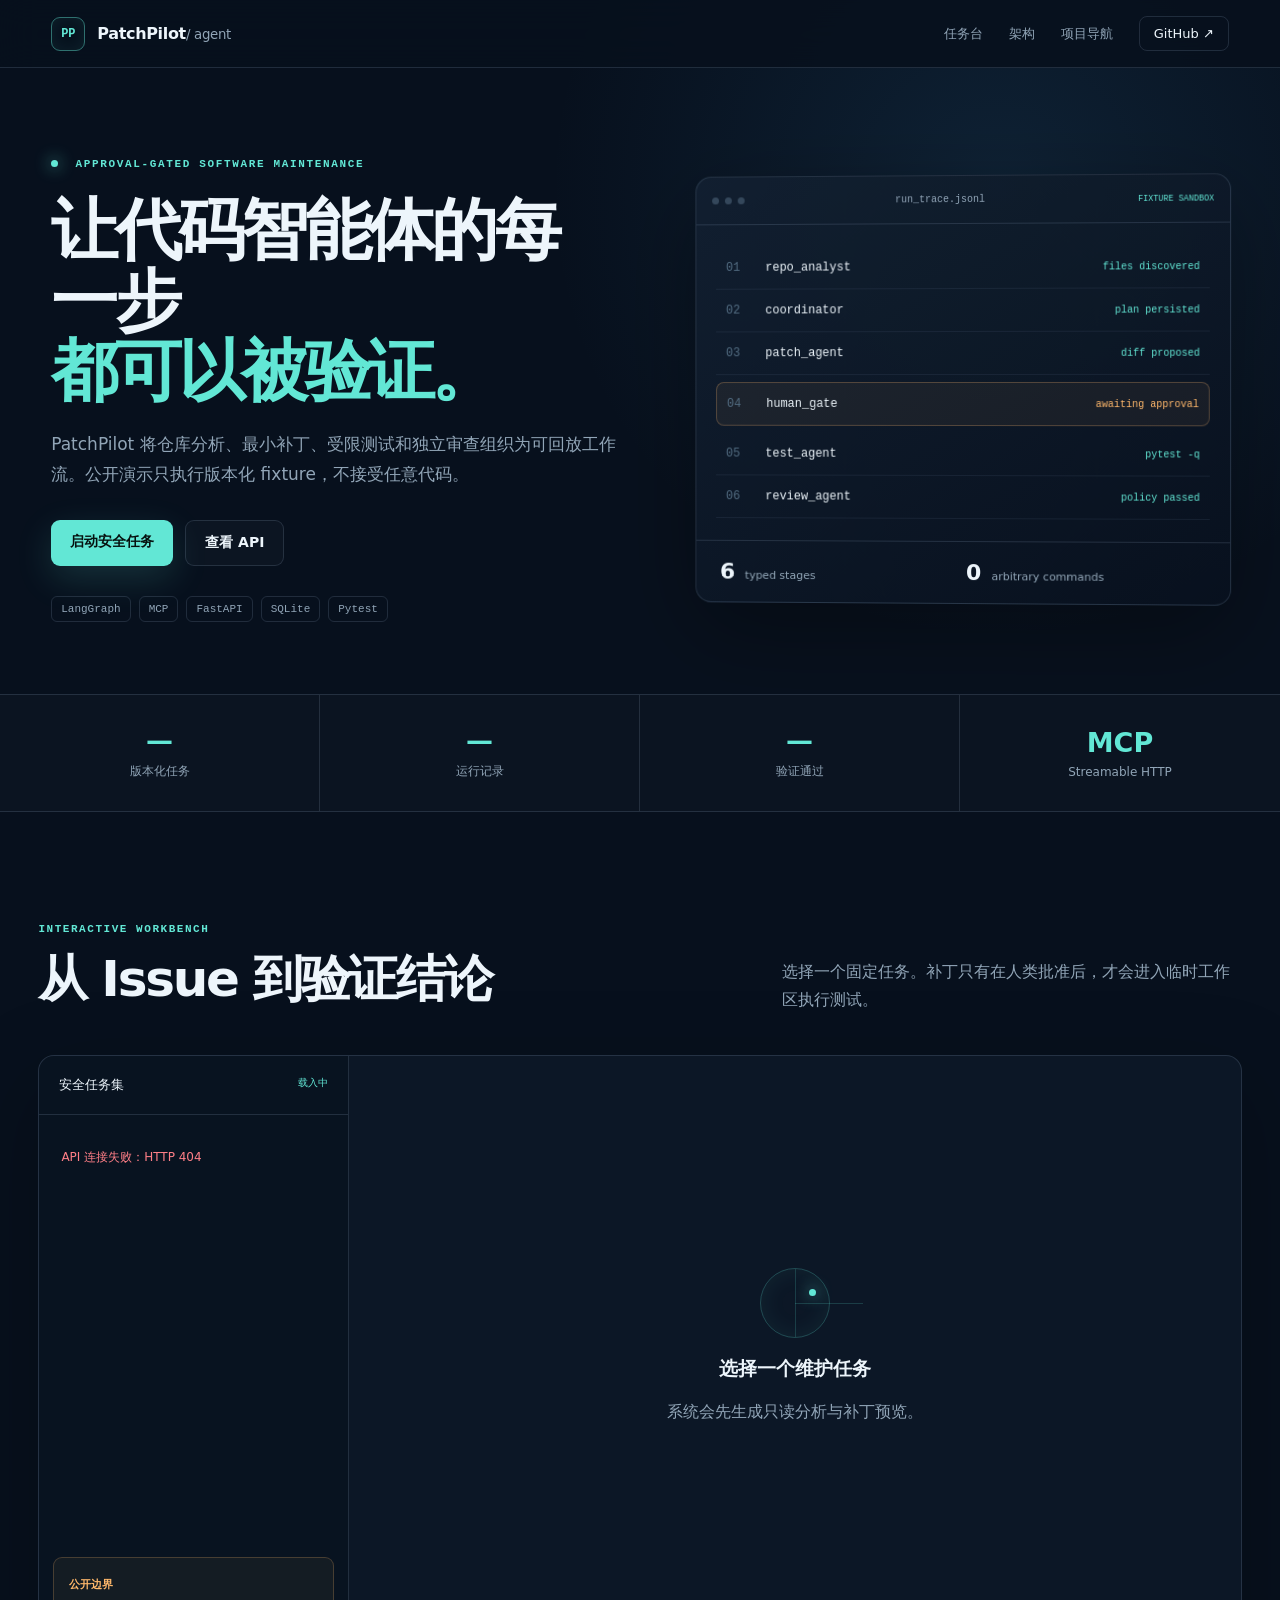
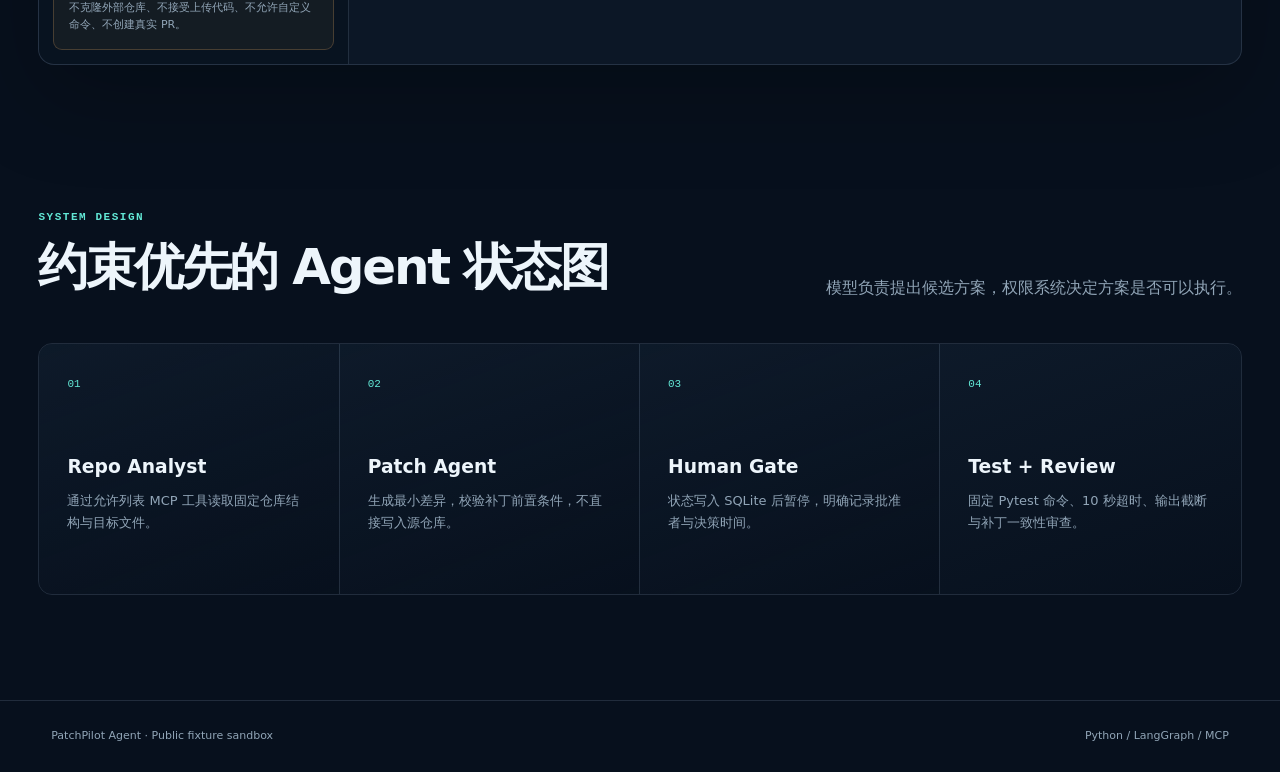
==== patchpilot-agent/frontend/index.html @ 4d6136e9 "Add PatchPilot and unified Agent portfolio" ====
<!doctype html>
<html lang="zh-CN">
  <head>
    <meta charset="utf-8" />
    <meta name="viewport" content="width=device-width, initial-scale=1" />
    <meta name="theme-color" content="#08111f" />
    <meta name="description" content="PatchPilot：可审计、可审批、可恢复的软件维护智能体。" />
    <title>PatchPilot｜软件维护智能体</title>
    <link rel="icon" href="./favicon.svg" type="image/svg+xml" />
    <link rel="stylesheet" href="./styles.css" />
    <script src="./config.js"></script>
    <script src="./app.js" defer></script>
  </head>
  <body>
    <header class="topbar">
      <a class="brand" href="#top"><span class="brand-icon">PP</span><span>PatchPilot<small>/ agent</small></span></a>
      <nav>
        <a href="#workbench">任务台</a>
        <a href="#architecture">架构</a>
        <a data-link="portfolio" hidden>项目导航</a>
        <a class="source" data-link="repository" hidden>GitHub ↗</a>
      </nav>
    </header>

    <main id="top">
      <section class="hero">
        <div class="hero-copy">
          <div class="eyebrow"><i></i> APPROVAL-GATED SOFTWARE MAINTENANCE</div>
          <h1>让代码智能体的每一步<br /><em>都可以被验证。</em></h1>
          <p>PatchPilot 将仓库分析、最小补丁、受限测试和独立审查组织为可回放工作流。公开演示只执行版本化 fixture，不接受任意代码。</p>
          <div class="hero-actions">
            <a class="button primary" href="#workbench">启动安全任务</a>
            <a class="button secondary" href="/docs">查看 API</a>
          </div>
          <div class="tech-row"><span>LangGraph</span><span>MCP</span><span>FastAPI</span><span>SQLite</span><span>Pytest</span></div>
        </div>
        <div class="terminal-card">
          <div class="terminal-head"><span><i></i><i></i><i></i></span><b>run_trace.jsonl</b><small>FIXTURE SANDBOX</small></div>
          <div class="terminal-body">
            <p><span>01</span><b>repo_analyst</b><em>files discovered</em></p>
            <p><span>02</span><b>coordinator</b><em>plan persisted</em></p>
            <p><span>03</span><b>patch_agent</b><em>diff proposed</em></p>
            <p class="pause"><span>04</span><b>human_gate</b><em>awaiting approval</em></p>
            <p><span>05</span><b>test_agent</b><em>pytest -q</em></p>
            <p><span>06</span><b>review_agent</b><em>policy passed</em></p>
          </div>
          <div class="terminal-foot"><strong>6</strong><span>typed stages</span><strong>0</strong><span>arbitrary commands</span></div>
        </div>
      </section>

      <section class="metrics" id="metrics">
        <article><strong id="metric-scenarios">—</strong><span>版本化任务</span></article>
        <article><strong id="metric-runs">—</strong><span>运行记录</span></article>
        <article><strong id="metric-completed">—</strong><span>验证通过</span></article>
        <article><strong>MCP</strong><span>Streamable HTTP</span></article>
      </section>

      <section class="workbench-section" id="workbench">
        <div class="section-title"><div><small>INTERACTIVE WORKBENCH</small><h2>从 Issue 到验证结论</h2></div><p>选择一个固定任务。补丁只有在人类批准后，才会进入临时工作区执行测试。</p></div>
        <div class="workbench">
          <aside>
            <div class="aside-head"><span>安全任务集</span><small id="scenario-count">载入中</small></div>
            <div id="scenario-list" class="scenario-list"></div>
            <div class="boundary"><b>公开边界</b><p>不克隆外部仓库、不接受上传代码、不允许自定义命令、不创建真实 PR。</p></div>
          </aside>
          <section class="run-panel">
            <div id="empty-state" class="empty-state"><div class="radar"><i></i></div><h3>选择一个维护任务</h3><p>系统会先生成只读分析与补丁预览。</p></div>
            <div id="task-view" hidden>
              <div class="task-head"><div><small id="task-repo"></small><h3 id="task-title"></h3><p id="task-issue"></p></div><button id="start-run" class="run-button">生成维护方案</button></div>
              <div class="acceptance"><b>验收条件</b><ul id="acceptance-list"></ul></div>
              <div id="run-content" hidden>
                <div class="status-row"><span id="run-id"></span><b id="run-status"></b></div>
                <div class="trace-grid">
                  <div><h4>执行轨迹</h4><div id="trace-list" class="trace-list"></div></div>
                  <div><h4>Unified Diff</h4><pre id="diff-view"></pre></div>
                </div>
                <div id="approval-bar" class="approval-bar" hidden><div><b>需要人工审批</b><span>批准后只在临时 fixture 副本中运行固定测试。</span></div><button id="reject-run">拒绝</button><button id="approve-run" class="approve">批准并测试</button></div>
                <div id="test-result" class="test-result" hidden><div><b id="test-label"></b><span id="test-meta"></span></div><pre id="test-output"></pre></div>
              </div>
            </div>
          </section>
        </div>
      </section>

      <section class="architecture" id="architecture">
        <div class="section-title"><div><small>SYSTEM DESIGN</small><h2>约束优先的 Agent 状态图</h2></div><p>模型负责提出候选方案，权限系统决定方案是否可以执行。</p></div>
        <div class="architecture-grid">
          <article><span>01</span><h3>Repo Analyst</h3><p>通过允许列表 MCP 工具读取固定仓库结构与目标文件。</p></article>
          <article><span>02</span><h3>Patch Agent</h3><p>生成最小差异，校验补丁前置条件，不直接写入源仓库。</p></article>
          <article><span>03</span><h3>Human Gate</h3><p>状态写入 SQLite 后暂停，明确记录批准者与决策时间。</p></article>
          <article><span>04</span><h3>Test + Review</h3><p>固定 Pytest 命令、10 秒超时、输出截断与补丁一致性审查。</p></article>
        </div>
      </section>
    </main>

    <footer><span>PatchPilot Agent · Public fixture sandbox</span><span>Python / LangGraph / MCP</span></footer>
  </body>
</html>
---- patchpilot-agent/frontend/styles.css ----
:root {
  --bg: #07101d;
  --panel: #0c1726;
  --panel-2: #111f30;
  --line: rgba(166, 194, 220, .16);
  --text: #edf5fb;
  --muted: #91a5b7;
  --cyan: #62e7d5;
  --blue: #7aa8ff;
  --orange: #ffb86b;
  --red: #ff7f87;
  font-family: Inter, ui-sans-serif, system-ui, -apple-system, "Segoe UI", sans-serif;
  color: var(--text);
  background: var(--bg);
}

* { box-sizing: border-box; }
html { scroll-behavior: smooth; }
body { margin: 0; min-width: 320px; background: radial-gradient(circle at 78% 8%, rgba(46, 111, 157, .18), transparent 28rem), var(--bg); }
a { color: inherit; text-decoration: none; }
button { font: inherit; }

.topbar { position: sticky; top: 0; z-index: 20; min-height: 68px; display: flex; align-items: center; justify-content: space-between; padding: 0 max(4vw, 24px); border-bottom: 1px solid var(--line); background: rgba(7, 16, 29, .88); backdrop-filter: blur(18px); }
.brand { display: flex; align-items: center; gap: 12px; font-weight: 750; letter-spacing: -.02em; }
.brand small { color: var(--muted); font-weight: 500; }
.brand-icon { display: grid; place-items: center; width: 34px; height: 34px; border: 1px solid rgba(98, 231, 213, .45); border-radius: 9px; color: var(--cyan); font: 700 12px ui-monospace, monospace; box-shadow: inset 0 0 18px rgba(98, 231, 213, .09); }
nav { display: flex; align-items: center; gap: 26px; font-size: 13px; color: var(--muted); }
nav a:hover { color: var(--text); }
nav .source { padding: 9px 14px; color: var(--text); border: 1px solid var(--line); border-radius: 8px; }

main { overflow: hidden; }
.hero { width: min(1180px, 92vw); min-height: 620px; margin: 0 auto; display: grid; grid-template-columns: 1.03fr .97fr; gap: 72px; align-items: center; padding: 90px 0 72px; }
.eyebrow { color: var(--cyan); font: 650 11px ui-monospace, monospace; letter-spacing: .15em; }
.eyebrow i { display: inline-block; width: 7px; height: 7px; margin-right: 9px; border-radius: 50%; background: var(--cyan); box-shadow: 0 0 16px var(--cyan); }
h1 { max-width: 720px; margin: 25px 0 22px; font-size: clamp(44px, 5.2vw, 72px); line-height: 1.06; letter-spacing: -.055em; }
h1 em { color: var(--cyan); font-style: normal; font-weight: 650; }
.hero-copy > p { max-width: 620px; color: var(--muted); font-size: 17px; line-height: 1.8; }
.hero-actions { display: flex; gap: 12px; margin: 30px 0; }
.button { padding: 13px 19px; border-radius: 9px; font-weight: 700; font-size: 14px; }
.primary { background: var(--cyan); color: #06110f; box-shadow: 0 12px 36px rgba(98, 231, 213, .16); }
.secondary { border: 1px solid var(--line); background: rgba(255,255,255,.025); }
.tech-row { display: flex; flex-wrap: wrap; gap: 8px; }
.tech-row span { padding: 6px 9px; border: 1px solid var(--line); border-radius: 6px; color: var(--muted); font: 11px ui-monospace, monospace; }

.terminal-card { border: 1px solid var(--line); border-radius: 16px; background: linear-gradient(150deg, rgba(17, 31, 48, .96), rgba(7, 16, 29, .96)); box-shadow: 0 28px 90px rgba(0,0,0,.35); overflow: hidden; transform: perspective(1100px) rotateY(-2deg); }
.terminal-head { height: 48px; display: flex; align-items: center; justify-content: space-between; padding: 0 16px; border-bottom: 1px solid var(--line); color: var(--muted); font: 10px ui-monospace, monospace; }
.terminal-head > span { display: flex; gap: 6px; }
.terminal-head i { width: 7px; height: 7px; border-radius: 50%; background: #34475b; }
.terminal-head b { font-weight: 500; }
.terminal-head small { color: var(--cyan); }
.terminal-body { padding: 22px 20px; }
.terminal-body p { display: grid; grid-template-columns: 28px 1fr auto; gap: 12px; align-items: center; margin: 0; padding: 14px 10px; border-bottom: 1px solid rgba(166,194,220,.08); font: 12px ui-monospace, monospace; }
.terminal-body p span { color: #526c82; }
.terminal-body p b { font-weight: 500; }
.terminal-body p em { color: var(--cyan); font-style: normal; font-size: 10px; }
.terminal-body p.pause { margin: 7px 0; border: 1px solid rgba(255,184,107,.25); border-radius: 8px; background: rgba(255,184,107,.06); }
.terminal-body p.pause em { color: var(--orange); }
.terminal-foot { display: grid; grid-template-columns: auto 1fr auto 1fr; gap: 10px; align-items: baseline; padding: 18px 24px; border-top: 1px solid var(--line); color: var(--muted); font-size: 11px; }
.terminal-foot strong { color: var(--text); font-size: 22px; }

.metrics { display: grid; grid-template-columns: repeat(4, 1fr); border-block: 1px solid var(--line); background: rgba(255,255,255,.015); }
.metrics article { min-height: 116px; display: flex; flex-direction: column; justify-content: center; align-items: center; border-right: 1px solid var(--line); }
.metrics article:last-child { border: 0; }
.metrics strong { font-size: 27px; color: var(--cyan); }
.metrics span { margin-top: 7px; color: var(--muted); font-size: 12px; }

.workbench-section, .architecture { width: min(1240px, 94vw); margin: 0 auto; padding: 105px 0; }
.section-title { display: flex; justify-content: space-between; align-items: end; gap: 40px; margin-bottom: 42px; }
.section-title small { color: var(--cyan); font: 650 11px ui-monospace, monospace; letter-spacing: .14em; }
.section-title h2 { margin: 10px 0 0; font-size: clamp(32px, 4vw, 50px); letter-spacing: -.045em; }
.section-title > p { max-width: 460px; margin: 0; color: var(--muted); line-height: 1.7; }

.workbench { min-height: 610px; display: grid; grid-template-columns: 310px 1fr; border: 1px solid var(--line); border-radius: 16px; background: var(--panel); overflow: hidden; box-shadow: 0 30px 90px rgba(0,0,0,.25); }
.workbench aside { display: flex; flex-direction: column; border-right: 1px solid var(--line); background: rgba(3, 10, 18, .3); }
.aside-head { display: flex; justify-content: space-between; padding: 20px; border-bottom: 1px solid var(--line); font-size: 13px; }
.aside-head small { color: var(--cyan); font: 10px ui-monospace, monospace; }
.scenario-list { padding: 10px; }
.scenario { width: 100%; display: grid; grid-template-columns: 30px 1fr 12px; gap: 8px; align-items: center; padding: 15px 12px; color: var(--muted); border: 1px solid transparent; border-radius: 9px; background: transparent; text-align: left; cursor: pointer; }
.scenario:hover, .scenario.active { color: var(--text); border-color: var(--line); background: var(--panel-2); }
.scenario > span { color: #526c82; font: 11px ui-monospace, monospace; }
.scenario b, .scenario small { display: block; }
.scenario b { margin-bottom: 5px; font-size: 13px; }
.scenario small { color: var(--muted); font: 9px ui-monospace, monospace; }
.scenario i { color: var(--cyan); font-style: normal; }
.boundary { margin: auto 14px 14px; padding: 15px; border: 1px solid rgba(255,184,107,.22); border-radius: 9px; background: rgba(255,184,107,.05); }
.boundary b { color: var(--orange); font-size: 11px; }
.boundary p { margin: 7px 0 0; color: var(--muted); font-size: 11px; line-height: 1.6; }
.run-panel { min-width: 0; padding: 28px; }
.empty-state { min-height: 540px; display: grid; place-content: center; justify-items: center; text-align: center; color: var(--muted); }
.empty-state h3 { margin: 18px 0 4px; color: var(--text); }
.radar { position: relative; width: 70px; height: 70px; border: 1px solid rgba(98,231,213,.25); border-radius: 50%; box-shadow: inset 0 0 25px rgba(98,231,213,.07); }
.radar::before, .radar::after { content: ""; position: absolute; background: rgba(98,231,213,.18); }
.radar::before { width: 1px; height: 100%; left: 50%; }
.radar::after { height: 1px; width: 100%; top: 50%; }
.radar i { position: absolute; width: 7px; height: 7px; left: 48px; top: 20px; border-radius: 50%; background: var(--cyan); box-shadow: 0 0 15px var(--cyan); }
.task-head { display: flex; justify-content: space-between; gap: 24px; padding-bottom: 22px; border-bottom: 1px solid var(--line); }
.task-head small { color: var(--cyan); font: 10px ui-monospace, monospace; }
.task-head h3 { margin: 8px 0; font-size: 24px; }
.task-head p { max-width: 660px; margin: 0; color: var(--muted); line-height: 1.6; font-size: 13px; }
.run-button { flex: 0 0 auto; align-self: start; padding: 11px 15px; border: 0; border-radius: 8px; background: var(--cyan); color: #071411; font-weight: 750; cursor: pointer; }
.run-button:disabled { opacity: .55; cursor: wait; }
.acceptance { padding: 17px 0; font-size: 12px; }
.acceptance b { color: var(--muted); }
.acceptance ul { display: flex; flex-wrap: wrap; gap: 8px; padding: 0; margin: 10px 0 0; list-style: none; }
.acceptance li { padding: 6px 9px; border-radius: 6px; background: rgba(122,168,255,.08); color: #b9cdf3; }
.status-row { display: flex; justify-content: space-between; align-items: center; padding: 10px 0; font: 10px ui-monospace, monospace; color: var(--muted); }
.status-row b { padding: 6px 9px; border-radius: 20px; background: rgba(255,184,107,.1); color: var(--orange); }
.status-row b[data-status="completed"] { background: rgba(98,231,213,.1); color: var(--cyan); }
.trace-grid { display: grid; grid-template-columns: .85fr 1.15fr; gap: 14px; }
.trace-grid > div { min-width: 0; padding: 15px; border: 1px solid var(--line); border-radius: 10px; background: rgba(3,10,18,.3); }
.trace-grid h4 { margin: 0 0 13px; color: var(--muted); font-size: 11px; }
.trace-list { display: grid; gap: 8px; }
.trace-item { display: grid; grid-template-columns: 25px 1fr; gap: 8px; }
.trace-item > span { color: #526c82; font: 10px ui-monospace, monospace; }
.trace-item b { font-size: 11px; }
.trace-item p { margin: 3px 0; color: var(--muted); font-size: 10px; line-height: 1.4; }
.trace-item small { color: #526c82; font: 9px ui-monospace, monospace; }
pre { overflow: auto; margin: 0; color: #b8d9cf; white-space: pre; font: 10px/1.55 ui-monospace, SFMono-Regular, Consolas, monospace; }
#diff-view { min-height: 230px; max-height: 330px; }
.approval-bar { display: flex; align-items: center; gap: 9px; margin-top: 14px; padding: 13px; border: 1px solid rgba(255,184,107,.25); border-radius: 9px; background: rgba(255,184,107,.05); }
.approval-bar div { margin-right: auto; }
.approval-bar b, .approval-bar span { display: block; }
.approval-bar b { color: var(--orange); font-size: 12px; }
.approval-bar span { margin-top: 3px; color: var(--muted); font-size: 10px; }
.approval-bar button { padding: 8px 12px; border: 1px solid var(--line); border-radius: 7px; background: transparent; color: var(--text); cursor: pointer; }
.approval-bar .approve { border-color: transparent; background: var(--cyan); color: #071411; font-weight: 700; }
.test-result { margin-top: 14px; border: 1px solid var(--line); border-radius: 9px; overflow: hidden; }
.test-result > div { display: flex; justify-content: space-between; padding: 11px 13px; border-bottom: 1px solid var(--line); font-size: 11px; }
.test-result .passed { color: var(--cyan); }
.test-result .failed { color: var(--red); }
.test-result pre { max-height: 140px; padding: 13px; background: rgba(3,10,18,.35); }
.load-error { padding: 12px; color: var(--red); font-size: 12px; }

.architecture { padding-top: 35px; }
.architecture-grid { display: grid; grid-template-columns: repeat(4, 1fr); border: 1px solid var(--line); border-radius: 14px; overflow: hidden; }
.architecture-grid article { min-height: 250px; padding: 28px; border-right: 1px solid var(--line); background: linear-gradient(160deg, rgba(17,31,48,.65), rgba(7,16,29,.4)); }
.architecture-grid article:last-child { border: 0; }
.architecture-grid span { color: var(--cyan); font: 11px ui-monospace, monospace; }
.architecture-grid h3 { margin: 65px 0 10px; }
.architecture-grid p { color: var(--muted); font-size: 13px; line-height: 1.7; }
footer { display: flex; justify-content: space-between; padding: 28px max(4vw, 24px); border-top: 1px solid var(--line); color: var(--muted); font-size: 11px; }

@media (max-width: 900px) {
  nav a:not(.source):not([data-link="portfolio"]) { display: none; }
  .hero { grid-template-columns: 1fr; padding-top: 64px; }
  .terminal-card { transform: none; }
  .metrics { grid-template-columns: repeat(2, 1fr); }
  .metrics article:nth-child(2) { border-right: 0; }
  .workbench { grid-template-columns: 1fr; }
  .workbench aside { border-right: 0; border-bottom: 1px solid var(--line); }
  .boundary { margin-top: 10px; }
  .trace-grid { grid-template-columns: 1fr; }
  .architecture-grid { grid-template-columns: repeat(2, 1fr); }
  .architecture-grid article:nth-child(2) { border-right: 0; }
  .section-title { align-items: start; flex-direction: column; }
}

@media (max-width: 560px) {
  .topbar { padding-inline: 16px; }
  .hero { width: 90vw; gap: 45px; padding-top: 52px; }
  h1 { font-size: 42px; }
  .hero-actions { flex-direction: column; }
  .metrics { grid-template-columns: 1fr 1fr; }
  .workbench-section, .architecture { width: 92vw; padding-block: 70px; }
  .run-panel { padding: 17px; }
  .task-head { flex-direction: column; }
  .run-button { width: 100%; }
  .approval-bar { align-items: stretch; flex-wrap: wrap; }
  .approval-bar div { width: 100%; }
  .approval-bar button { flex: 1; }
  .architecture-grid { grid-template-columns: 1fr; }
  .architecture-grid article { min-height: 200px; border-right: 0; border-bottom: 1px solid var(--line); }
  .architecture-grid h3 { margin-top: 35px; }
  footer { gap: 10px; flex-direction: column; }
}
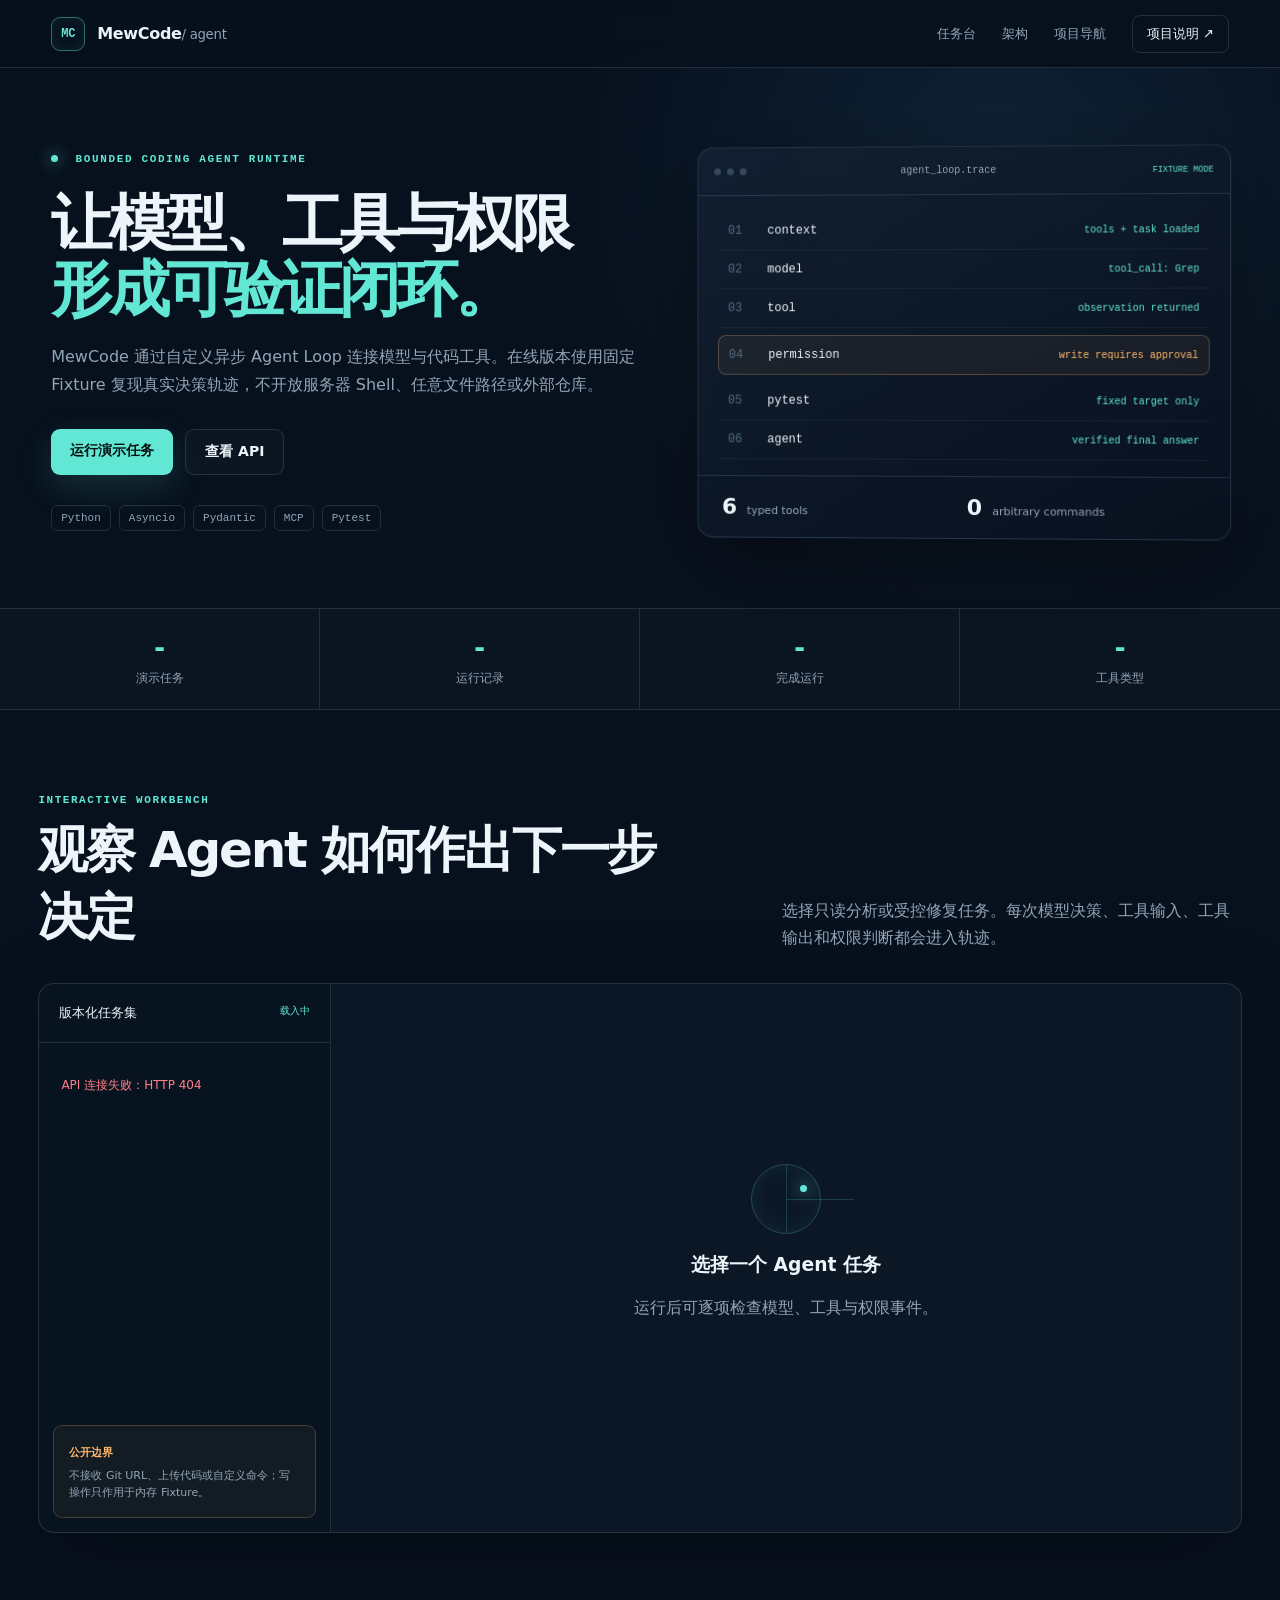
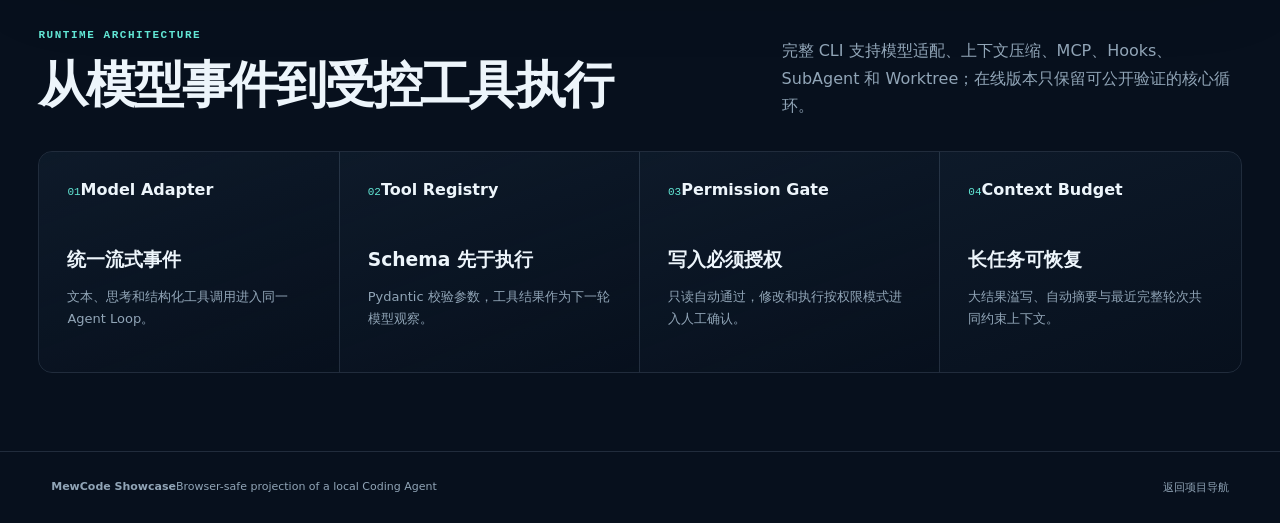
==== commit 425e369b: "Replace PatchPilot with MewCode showcase" ====
--- a/patchpilot-agent/frontend/index.html
+++ b/patchpilot-agent/frontend/index.html
@@ -4,78 +4,78 @@
     <meta charset="utf-8" />
     <meta name="viewport" content="width=device-width, initial-scale=1" />
     <meta name="theme-color" content="#08111f" />
-    <meta name="description" content="PatchPilot：可审计、可审批、可恢复的软件维护智能体。" />
-    <title>PatchPilot｜软件维护智能体</title>
+    <meta name="description" content="MewCode：可扩展、可审计的终端编程智能体在线演示。" />
+    <title>MewCode | Coding Agent</title>
     <link rel="icon" href="./favicon.svg" type="image/svg+xml" />
-    <link rel="stylesheet" href="./styles.css" />
+    <link rel="stylesheet" href="./styles.css?v=5" />
     <script src="./config.js"></script>
     <script src="./app.js" defer></script>
   </head>
   <body>
     <header class="topbar">
-      <a class="brand" href="#top"><span class="brand-icon">PP</span><span>PatchPilot<small>/ agent</small></span></a>
+      <a class="brand" href="#top"><span class="brand-icon">MC</span><span>MewCode<small>/ agent</small></span></a>
       <nav>
         <a href="#workbench">任务台</a>
         <a href="#architecture">架构</a>
         <a data-link="portfolio" hidden>项目导航</a>
-        <a class="source" data-link="repository" hidden>GitHub ↗</a>
+        <a class="source" data-link="repository" hidden>项目说明 ↗</a>
       </nav>
     </header>
 
     <main id="top">
       <section class="hero">
         <div class="hero-copy">
-          <div class="eyebrow"><i></i> APPROVAL-GATED SOFTWARE MAINTENANCE</div>
-          <h1>让代码智能体的每一步<br /><em>都可以被验证。</em></h1>
-          <p>PatchPilot 将仓库分析、最小补丁、受限测试和独立审查组织为可回放工作流。公开演示只执行版本化 fixture，不接受任意代码。</p>
+          <div class="eyebrow"><i></i> BOUNDED CODING AGENT RUNTIME</div>
+          <h1>让模型、工具与权限<br /><em>形成可验证闭环。</em></h1>
+          <p>MewCode 通过自定义异步 Agent Loop 连接模型与代码工具。在线版本使用固定 Fixture 复现真实决策轨迹，不开放服务器 Shell、任意文件路径或外部仓库。</p>
           <div class="hero-actions">
-            <a class="button primary" href="#workbench">启动安全任务</a>
+            <a class="button primary" href="#workbench">运行演示任务</a>
             <a class="button secondary" href="/docs">查看 API</a>
           </div>
-          <div class="tech-row"><span>LangGraph</span><span>MCP</span><span>FastAPI</span><span>SQLite</span><span>Pytest</span></div>
+          <div class="tech-row"><span>Python</span><span>Asyncio</span><span>Pydantic</span><span>MCP</span><span>Pytest</span></div>
         </div>
         <div class="terminal-card">
-          <div class="terminal-head"><span><i></i><i></i><i></i></span><b>run_trace.jsonl</b><small>FIXTURE SANDBOX</small></div>
+          <div class="terminal-head"><span><i></i><i></i><i></i></span><b>agent_loop.trace</b><small>FIXTURE MODE</small></div>
           <div class="terminal-body">
-            <p><span>01</span><b>repo_analyst</b><em>files discovered</em></p>
-            <p><span>02</span><b>coordinator</b><em>plan persisted</em></p>
-            <p><span>03</span><b>patch_agent</b><em>diff proposed</em></p>
-            <p class="pause"><span>04</span><b>human_gate</b><em>awaiting approval</em></p>
-            <p><span>05</span><b>test_agent</b><em>pytest -q</em></p>
-            <p><span>06</span><b>review_agent</b><em>policy passed</em></p>
+            <p><span>01</span><b>context</b><em>tools + task loaded</em></p>
+            <p><span>02</span><b>model</b><em>tool_call: Grep</em></p>
+            <p><span>03</span><b>tool</b><em>observation returned</em></p>
+            <p class="pause"><span>04</span><b>permission</b><em>write requires approval</em></p>
+            <p><span>05</span><b>pytest</b><em>fixed target only</em></p>
+            <p><span>06</span><b>agent</b><em>verified final answer</em></p>
           </div>
-          <div class="terminal-foot"><strong>6</strong><span>typed stages</span><strong>0</strong><span>arbitrary commands</span></div>
+          <div class="terminal-foot"><strong>6</strong><span>typed tools</span><strong>0</strong><span>arbitrary commands</span></div>
         </div>
       </section>
 
-      <section class="metrics" id="metrics">
-        <article><strong id="metric-scenarios">—</strong><span>版本化任务</span></article>
-        <article><strong id="metric-runs">—</strong><span>运行记录</span></article>
-        <article><strong id="metric-completed">—</strong><span>验证通过</span></article>
-        <article><strong>MCP</strong><span>Streamable HTTP</span></article>
+      <section class="metrics">
+        <article><strong id="metric-scenarios">-</strong><span>演示任务</span></article>
+        <article><strong id="metric-runs">-</strong><span>运行记录</span></article>
+        <article><strong id="metric-completed">-</strong><span>完成运行</span></article>
+        <article><strong id="metric-tools">-</strong><span>工具类型</span></article>
       </section>
 
       <section class="workbench-section" id="workbench">
-        <div class="section-title"><div><small>INTERACTIVE WORKBENCH</small><h2>从 Issue 到验证结论</h2></div><p>选择一个固定任务。补丁只有在人类批准后，才会进入临时工作区执行测试。</p></div>
+        <div class="section-title"><div><small>INTERACTIVE WORKBENCH</small><h2>观察 Agent 如何作出下一步决定</h2></div><p>选择只读分析或受控修复任务。每次模型决策、工具输入、工具输出和权限判断都会进入轨迹。</p></div>
         <div class="workbench">
           <aside>
-            <div class="aside-head"><span>安全任务集</span><small id="scenario-count">载入中</small></div>
+            <div class="aside-head"><span>版本化任务集</span><small id="scenario-count">载入中</small></div>
             <div id="scenario-list" class="scenario-list"></div>
-            <div class="boundary"><b>公开边界</b><p>不克隆外部仓库、不接受上传代码、不允许自定义命令、不创建真实 PR。</p></div>
+            <div class="boundary"><b>公开边界</b><p>不接收 Git URL、上传代码或自定义命令；写操作只作用于内存 Fixture。</p></div>
           </aside>
           <section class="run-panel">
-            <div id="empty-state" class="empty-state"><div class="radar"><i></i></div><h3>选择一个维护任务</h3><p>系统会先生成只读分析与补丁预览。</p></div>
+            <div id="empty-state" class="empty-state"><div class="radar"><i></i></div><h3>选择一个 Agent 任务</h3><p>运行后可逐项检查模型、工具与权限事件。</p></div>
             <div id="task-view" hidden>
-              <div class="task-head"><div><small id="task-repo"></small><h3 id="task-title"></h3><p id="task-issue"></p></div><button id="start-run" class="run-button">生成维护方案</button></div>
-              <div class="acceptance"><b>验收条件</b><ul id="acceptance-list"></ul></div>
+              <div class="task-head"><div><small id="task-mode"></small><h3 id="task-title"></h3><p id="task-prompt"></p></div><button id="start-run" class="run-button">启动 Agent Loop</button></div>
+              <div class="acceptance"><b>演示目标</b><p id="task-goal"></p><div id="tool-list" class="tech-row"></div></div>
               <div id="run-content" hidden>
                 <div class="status-row"><span id="run-id"></span><b id="run-status"></b></div>
                 <div class="trace-grid">
                   <div><h4>执行轨迹</h4><div id="trace-list" class="trace-list"></div></div>
-                  <div><h4>Unified Diff</h4><pre id="diff-view"></pre></div>
+                  <div><h4>工具观察 / 最终回答</h4><pre id="output-view"></pre></div>
                 </div>
-                <div id="approval-bar" class="approval-bar" hidden><div><b>需要人工审批</b><span>批准后只在临时 fixture 副本中运行固定测试。</span></div><button id="reject-run">拒绝</button><button id="approve-run" class="approve">批准并测试</button></div>
-                <div id="test-result" class="test-result" hidden><div><b id="test-label"></b><span id="test-meta"></span></div><pre id="test-output"></pre></div>
+                <div id="approval-bar" class="approval-bar" hidden><div><b>Permission Gate</b><p>该步骤将修改内存中的版本化 Fixture，不会写入服务器文件。</p></div><button id="reject-run" class="reject">拒绝</button><button id="approve-run" class="approve">批准一次</button></div>
+                <div class="run-summary"><span id="summary-tools"></span><span id="summary-context"></span><span>Default 权限模式</span></div>
               </div>
             </div>
           </section>
@@ -83,16 +83,16 @@
       </section>
 
       <section class="architecture" id="architecture">
-        <div class="section-title"><div><small>SYSTEM DESIGN</small><h2>约束优先的 Agent 状态图</h2></div><p>模型负责提出候选方案，权限系统决定方案是否可以执行。</p></div>
+        <div class="section-title"><div><small>RUNTIME ARCHITECTURE</small><h2>从模型事件到受控工具执行</h2></div><p>完整 CLI 支持模型适配、上下文压缩、MCP、Hooks、SubAgent 和 Worktree；在线版本只保留可公开验证的核心循环。</p></div>
         <div class="architecture-grid">
-          <article><span>01</span><h3>Repo Analyst</h3><p>通过允许列表 MCP 工具读取固定仓库结构与目标文件。</p></article>
-          <article><span>02</span><h3>Patch Agent</h3><p>生成最小差异，校验补丁前置条件，不直接写入源仓库。</p></article>
-          <article><span>03</span><h3>Human Gate</h3><p>状态写入 SQLite 后暂停，明确记录批准者与决策时间。</p></article>
-          <article><span>04</span><h3>Test + Review</h3><p>固定 Pytest 命令、10 秒超时、输出截断与补丁一致性审查。</p></article>
+          <article><span>01</span><b>Model Adapter</b><h3>统一流式事件</h3><p>文本、思考和结构化工具调用进入同一 Agent Loop。</p></article>
+          <article><span>02</span><b>Tool Registry</b><h3>Schema 先于执行</h3><p>Pydantic 校验参数，工具结果作为下一轮模型观察。</p></article>
+          <article><span>03</span><b>Permission Gate</b><h3>写入必须授权</h3><p>只读自动通过，修改和执行按权限模式进入人工确认。</p></article>
+          <article><span>04</span><b>Context Budget</b><h3>长任务可恢复</h3><p>大结果溢写、自动摘要与最近完整轮次共同约束上下文。</p></article>
         </div>
       </section>
     </main>
 
-    <footer><span>PatchPilot Agent · Public fixture sandbox</span><span>Python / LangGraph / MCP</span></footer>
+    <footer><div><b>MewCode Showcase</b><span>Browser-safe projection of a local Coding Agent</span></div><a data-link="portfolio" hidden>返回项目导航</a></footer>
   </body>
 </html>
--- a/patchpilot-agent/frontend/styles.css
+++ b/patchpilot-agent/frontend/styles.css
@@ -174,3 +174,51 @@
   footer { gap: 10px; flex-direction: column; }
 }
 
+/* Compact workspace layout: the interactive task area appears earlier, while
+   preserving enough room for diffs and approval controls once a run starts. */
+.hero {
+  width: min(1240px, 92vw);
+  min-height: 540px;
+  grid-template-columns: minmax(0, 1.05fr) minmax(420px, .95fr);
+  gap: 54px;
+  padding-block: 64px 56px;
+}
+h1 { font-size: clamp(43px, 4.8vw, 66px); }
+.hero-copy > p { font-size: 16px; line-height: 1.75; }
+.terminal-body { padding-block: 16px; }
+.terminal-body p { padding-block: 12px; }
+.metrics article { min-height: 100px; }
+.workbench-section,
+.architecture { width: min(1280px, 94vw); padding-block: 78px; }
+.section-title { display: grid; grid-template-columns: minmax(0, 1.1fr) minmax(320px, .9fr); margin-bottom: 32px; }
+.section-title > p { justify-self: end; }
+.workbench { min-height: 550px; grid-template-columns: 292px minmax(0, 1fr); }
+.empty-state { min-height: 475px; }
+.architecture { padding-top: 12px; }
+.architecture-grid article { min-height: 220px; }
+.architecture-grid h3 { margin-top: 48px; }
+
+@media (max-width: 900px) {
+  .hero { grid-template-columns: 1fr; }
+  .section-title { grid-template-columns: 1fr; gap: 14px; }
+  .section-title > p { justify-self: start; }
+  .workbench { grid-template-columns: 1fr; }
+}
+
+@media (max-width: 560px) {
+  .hero { min-height: 0; gap: 34px; padding-block: 42px 44px; }
+  h1 { font-size: 38px; }
+  .hero-copy > p { font-size: 14px; }
+  .terminal-body { padding: 12px; }
+  .terminal-body p { grid-template-columns: 24px 1fr; gap: 8px; }
+  .terminal-body p em { grid-column: 2; }
+  .metrics article { min-height: 88px; }
+  .workbench-section,
+  .architecture { padding-block: 56px; }
+  .scenario-list { display: grid; grid-template-columns: repeat(2, minmax(0, 1fr)); gap: 6px; }
+  .scenario { grid-template-columns: 22px minmax(0, 1fr) 10px; padding: 12px 8px; }
+  .scenario b { font-size: 11px; line-height: 1.4; }
+  .boundary { margin: 4px 10px 10px; }
+  .empty-state { min-height: 340px; }
+  .architecture-grid article { min-height: 175px; }
+}
